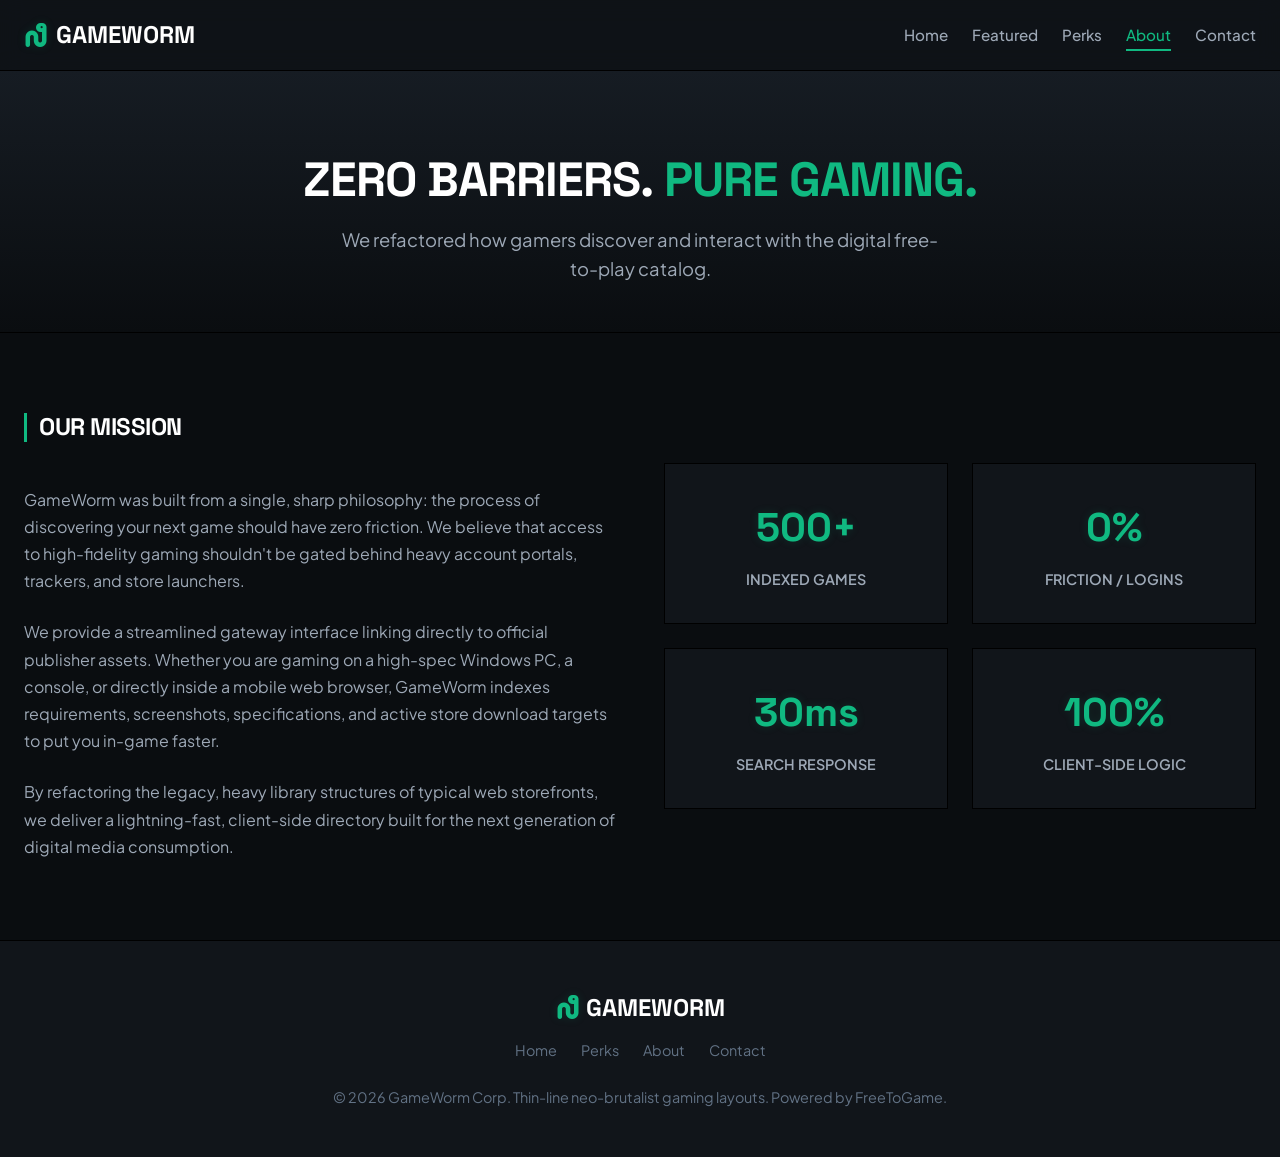
==== about.html @ c1f154ab "first commit" ====
<!DOCTYPE html>
<html lang="en">
<head>
    <meta charset="UTF-8">
    <meta name="viewport" content="width=device-width, initial-scale=1.0">
    <meta name="description" content="Learn about GameWorm's mission to deliver instant, barrier-free game discovery and access across desktop and mobile devices.">
    <title>GameWorm | About Us</title>
    <!-- Stylesheet -->
    <link rel="stylesheet" href="css/style.css">
    <!-- FontAwesome for Icons -->
    <link rel="stylesheet" href="https://cdnjs.cloudflare.com/ajax/libs/font-awesome/6.4.0/css/all.min.css">
</head>
<body>

    <!-- Global Navigation Header -->
    <header class="site-header">
        <div class="container">
            <a href="index.html" class="logo-link" id="nav-logo">
                <i class="fa-solid fa-worm logo-worm"></i> GAMEWORM
            </a>
            <nav class="site-nav" id="main-nav">
                <a href="index.html" class="nav-link" id="link-home">Home</a>
                <a href="game-details.html?id=540" class="nav-link" id="link-details">Featured</a>
                <a href="perks.html" class="nav-link" id="link-perks">Perks</a>
                <a href="about.html" class="nav-link active" id="link-about">About</a>
                <a href="contact.html" class="nav-link" id="link-contact">Contact</a>
            </nav>
        </div>
    </header>

    <!-- About Hero -->
    <section class="about-hero" id="about-hero-section">
        <div class="container">
            <h1 class="about-title">Zero Barriers. <span>Pure Gaming.</span></h1>
            <p class="about-subtitle">We refactored how gamers discover and interact with the digital free-to-play catalog.</p>
        </div>
    </section>

    <!-- About Content -->
    <section class="about-content" id="about-mission-section">
        <div class="container">
            <div class="about-grid">
                
                <div class="about-text">
                    <h2 class="section-title">Our Mission</h2>
                    <p>
                        GameWorm was built from a single, sharp philosophy: the process of discovering your next game should have zero friction. We believe that access to high-fidelity gaming shouldn't be gated behind heavy account portals, trackers, and store launchers.
                    </p>
                    <p>
                        We provide a streamlined gateway interface linking directly to official publisher assets. Whether you are gaming on a high-spec Windows PC, a console, or directly inside a mobile web browser, GameWorm indexes requirements, screenshots, specifications, and active store download targets to put you in-game faster.
                    </p>
                    <p>
                        By refactoring the legacy, heavy library structures of typical web storefronts, we deliver a lightning-fast, client-side directory built for the next generation of digital media consumption.
                    </p>
                </div>

                <div class="about-stats">
                    <div class="stat-card">
                        <div class="stat-num">500+</div>
                        <div class="stat-label">Indexed Games</div>
                    </div>
                    <div class="stat-card">
                        <div class="stat-num">0%</div>
                        <div class="stat-label">Friction / Logins</div>
                    </div>
                    <div class="stat-card">
                        <div class="stat-num">30ms</div>
                        <div class="stat-label">Search Response</div>
                    </div>
                    <div class="stat-card">
                        <div class="stat-num">100%</div>
                        <div class="stat-label">Client-Side Logic</div>
                    </div>
                </div>

            </div>
        </div>
    </section>

    <!-- Global Footer -->
    <footer class="site-footer">
        <div class="container">
            <div class="site-footer-logo">
                <i class="fa-solid fa-worm logo-worm"></i> GAMEWORM
            </div>
            <div class="site-footer-links">
                <a href="index.html" class="footer-link">Home</a>
                <a href="perks.html" class="footer-link">Perks</a>
                <a href="about.html" class="footer-link">About</a>
                <a href="contact.html" class="footer-link">Contact</a>
            </div>
            <p>&copy; 2026 GameWorm Corp. Thin-line neo-brutalist gaming layouts. Powered by FreeToGame.</p>
        </div>
    </footer>

</body>
</html>
---- css/style.css ----
@import url('https://fonts.googleapis.com/css2?family=Plus+Jakarta+Sans:wght@300;400;500;600;700&family=Space+Grotesk:wght@500;600;700&display=swap');

/* --- Theme Variables & Tokens --- */
:root {
    /* Foundations - Dark Grays */
    --bg-base: #0a0d10;
    --bg-surface: #11151a;
    --bg-surface-elevated: #161c23;
    --bg-panel: rgba(17, 21, 26, 0.75);
    
    /* Brand Accents - Emerald Green */
    --emerald-primary: #10b981;
    --emerald-glow: rgba(16, 185, 129, 0.15);
    --emerald-hover: #34d399;
    --emerald-dim: #064e3b;
    
    /* Typography */
    --text-primary: #ffffff;
    --text-secondary: #9ea9b7;
    --text-muted: #627285;
    
    /* Borders & Outlines */
    --border-color: #000000;
    --border-width: 1px;
    --border-style: solid;
    --border-sharp: var(--border-width) var(--border-style) var(--border-color);
    --border-accent: var(--border-width) var(--border-style) var(--emerald-primary);
    
    /* Layout Constants */
    --max-width: 1280px;
    --transition-fast: 0.2s cubic-bezier(0.16, 1, 0.3, 1);
    --transition-medium: 0.3s cubic-bezier(0.16, 1, 0.3, 1);
}

/* --- Reset & Base Styles --- */
*, *::before, *::after {
    box-sizing: border-box;
    margin: 0;
    padding: 0;
}

body {
    font-family: 'Plus Jakarta Sans', -apple-system, BlinkMacSystemFont, "Segoe UI", Roboto, sans-serif;
    background-color: var(--bg-base);
    color: var(--text-primary);
    line-height: 1.6;
    overflow-x: hidden;
    -webkit-font-smoothing: antialiased;
}

h1, h2, h3, h4, h5, h6 {
    font-family: 'Space Grotesk', -apple-system, BlinkMacSystemFont, sans-serif;
    font-weight: 700;
    letter-spacing: -0.02em;
    line-height: 1.2;
}

a {
    color: inherit;
    text-decoration: none;
    transition: var(--transition-fast);
}

/* --- Layout Wrappers --- */
.container {
    width: 100%;
    max-width: var(--max-width);
    margin: 0 auto;
    padding: 0 1.5rem;
}

/* --- Navigation Header --- */
.site-header {
    position: sticky;
    top: 0;
    z-index: 100;
    background: var(--bg-panel);
    backdrop-filter: blur(12px);
    -webkit-backdrop-filter: blur(12px);
    border-bottom: var(--border-sharp);
    padding: 1rem 0;
}

.site-header .container {
    display: flex;
    justify-content: space-between;
    align-items: center;
}

.logo-link {
    display: flex;
    align-items: center;
    gap: 0.5rem;
    font-family: 'Space Grotesk', sans-serif;
    font-size: 1.5rem;
    font-weight: 700;
    color: var(--text-primary);
}

.logo-worm {
    color: var(--emerald-primary);
    text-shadow: 0 0 10px var(--emerald-glow);
}

.site-nav {
    display: flex;
    gap: 1.5rem;
}

.nav-link {
    font-size: 0.95rem;
    font-weight: 500;
    color: var(--text-secondary);
    position: relative;
    padding: 0.25rem 0;
}

.nav-link::after {
    content: '';
    position: absolute;
    bottom: 0;
    left: 0;
    width: 100%;
    height: 2px;
    background-color: var(--emerald-primary);
    transform: scaleX(0);
    transform-origin: right;
    transition: transform 0.25s ease;
}

.nav-link:hover {
    color: var(--text-primary);
}

.nav-link:hover::after,
.nav-link.active::after {
    transform: scaleX(1);
    transform-origin: left;
}

.nav-link.active {
    color: var(--emerald-primary);
}

/* --- Hero Section --- */
.hero-banner {
    position: relative;
    padding: 6rem 0 4rem;
    background: radial-gradient(circle at 80% 20%, var(--emerald-glow) 0%, transparent 60%);
    border-bottom: var(--border-sharp);
    overflow: hidden;
}

.hero-layout {
    display: flex;
    flex-direction: column;
    gap: 1.5rem;
    max-width: 800px;
}

.hero-tag {
    display: inline-flex;
    align-self: flex-start;
    align-items: center;
    gap: 0.5rem;
    font-size: 0.8rem;
    font-weight: 600;
    text-transform: uppercase;
    letter-spacing: 0.1em;
    color: var(--emerald-primary);
    background: var(--bg-surface-elevated);
    padding: 0.35rem 0.85rem;
    border: var(--border-sharp);
}

.hero-tag::before {
    content: '';
    width: 6px;
    height: 6px;
    background-color: var(--emerald-primary);
    border-radius: 50%;
    box-shadow: 0 0 8px var(--emerald-primary);
}

.hero-title {
    font-size: 3.5rem;
    font-weight: 700;
    line-height: 1.1;
    text-transform: uppercase;
}

.hero-title span {
    color: var(--emerald-primary);
    text-shadow: 0 0 15px var(--emerald-glow);
}

.hero-desc {
    font-size: 1.15rem;
    color: var(--text-secondary);
    max-width: 600px;
}

/* --- Filter Toolbar --- */
.toolbar {
    background: var(--bg-surface);
    border-bottom: var(--border-sharp);
    padding: 1.5rem 0;
}

.toolbar-layout {
    display: flex;
    flex-wrap: wrap;
    justify-content: space-between;
    align-items: center;
    gap: 1rem;
}

.search-box {
    position: relative;
    flex: 1 1 300px;
}

.search-input {
    width: 100%;
    background: var(--bg-base);
    border: var(--border-sharp);
    color: var(--text-primary);
    padding: 0.75rem 1rem 0.75rem 2.5rem;
    font-family: inherit;
    font-size: 0.95rem;
    transition: var(--transition-fast);
}

.search-input:focus {
    outline: none;
    border-color: var(--emerald-primary);
    box-shadow: 0 0 8px var(--emerald-glow);
}

.search-icon {
    position: absolute;
    left: 0.9rem;
    top: 50%;
    transform: translateY(-50%);
    color: var(--text-muted);
    pointer-events: none;
}

.filter-group {
    display: flex;
    gap: 0.75rem;
    flex-wrap: wrap;
}

.filter-select {
    background: var(--bg-base);
    border: var(--border-sharp);
    color: var(--text-primary);
    padding: 0.75rem 2rem 0.75rem 1rem;
    font-family: inherit;
    font-size: 0.9rem;
    cursor: pointer;
    appearance: none;
    -webkit-appearance: none;
    background-image: url("data:image/svg+xml;utf8,<svg fill='%239ea9b7' height='24' viewBox='0 0 24 24' width='24' xmlns='http://www.w3.org/2000/svg'><path d='M7 10l5 5 5-5z'/><path d='M0 0h24v24H0z' fill='none'/></svg>");
    background-repeat: no-repeat;
    background-position: right 0.7rem center;
    background-size: 1.25rem;
    transition: var(--transition-fast);
}

.filter-select:focus {
    outline: none;
    border-color: var(--emerald-primary);
}

/* --- Catalog Grid --- */
.catalog-section {
    padding: 3rem 0 5rem;
}

.grid-container {
    display: grid;
    grid-template-columns: repeat(auto-fill, minmax(280px, 1fr));
    gap: 1.5rem;
}

/* --- Product Card --- */
.game-card {
    background: var(--bg-surface);
    border: var(--border-sharp);
    display: flex;
    flex-direction: column;
    height: 100%;
    transition: transform var(--transition-medium), border-color var(--transition-medium), box-shadow var(--transition-medium);
}

.game-card:hover {
    transform: translateY(-4px);
    border-color: var(--emerald-primary);
    box-shadow: 0 8px 20px rgba(0, 0, 0, 0.4), 0 0 8px var(--emerald-glow);
}

.game-card-img-wrap {
    position: relative;
    width: 100%;
    padding-top: 56.25%; /* 16:9 Aspect Ratio */
    background-color: var(--bg-surface-elevated);
    overflow: hidden;
    border-bottom: var(--border-sharp);
}

.game-card-img {
    position: absolute;
    top: 0;
    left: 0;
    width: 100%;
    height: 100%;
    object-fit: cover;
    transition: transform var(--transition-medium);
}

.game-card:hover .game-card-img {
    transform: scale(1.05);
}

.game-card-badges {
    position: absolute;
    top: 0.75rem;
    left: 0.75rem;
    display: flex;
    flex-direction: column;
    gap: 0.35rem;
}

.badge {
    display: inline-block;
    font-size: 0.7rem;
    font-weight: 700;
    text-transform: uppercase;
    padding: 0.2rem 0.5rem;
    border: var(--border-sharp);
    background: var(--bg-base);
    color: var(--text-primary);
    border-radius: 2px;
}

.badge-emerald {
    border-color: var(--emerald-primary);
    color: var(--emerald-primary);
    background: rgba(16, 185, 129, 0.1);
}

.game-card-content {
    padding: 1.25rem;
    display: flex;
    flex-direction: column;
    flex-grow: 1;
}

.game-card-title {
    font-size: 1.2rem;
    margin-bottom: 0.5rem;
    color: var(--text-primary);
    white-space: nowrap;
    overflow: hidden;
    text-overflow: ellipsis;
}

.game-card-desc {
    font-size: 0.88rem;
    color: var(--text-secondary);
    margin-bottom: 1.25rem;
    display: -webkit-box;
    -webkit-line-clamp: 3;
    -webkit-box-orient: vertical;
    overflow: hidden;
    flex-grow: 1;
}

.game-card-footer {
    display: flex;
    justify-content: space-between;
    align-items: center;
    padding-top: 1rem;
    border-top: 1px solid rgba(255, 255, 255, 0.05);
}

.game-card-meta {
    font-size: 0.8rem;
    color: var(--text-muted);
}

.btn-card-action {
    font-family: 'Space Grotesk', sans-serif;
    font-size: 0.8rem;
    font-weight: 600;
    color: var(--text-primary);
    border: var(--border-sharp);
    background: transparent;
    padding: 0.4rem 0.8rem;
    cursor: pointer;
    transition: var(--transition-fast);
}

.game-card:hover .btn-card-action {
    border-color: var(--emerald-primary);
    background: var(--emerald-primary);
    color: var(--bg-base);
    box-shadow: 0 0 10px var(--emerald-glow);
}

/* --- Steam-Style Details View (game-details.html) --- */
.details-wrapper {
    padding: 4rem 0;
}

.details-grid {
    display: grid;
    grid-template-columns: 2fr 1fr;
    gap: 2rem;
    align-items: start;
}

.details-main {
    display: flex;
    flex-direction: column;
    gap: 2rem;
}

.details-hero {
    position: relative;
    border: var(--border-sharp);
    overflow: hidden;
    background-color: var(--bg-surface);
}

.details-hero-img {
    width: 100%;
    display: block;
    object-fit: cover;
    max-height: 480px;
}

.details-carousel {
    display: grid;
    grid-template-columns: repeat(4, 1fr);
    gap: 0.75rem;
}

.carousel-thumb {
    border: var(--border-sharp);
    cursor: pointer;
    transition: var(--transition-fast);
    aspect-ratio: 16/9;
    overflow: hidden;
}

.carousel-thumb img {
    width: 100%;
    height: 100%;
    object-fit: cover;
    display: block;
}

.carousel-thumb:hover, .carousel-thumb.active {
    border-color: var(--emerald-primary);
}

.details-desc-box {
    background: var(--bg-surface);
    border: var(--border-sharp);
    padding: 1.5rem;
}

.section-title {
    font-size: 1.5rem;
    text-transform: uppercase;
    border-left: 3px solid var(--emerald-primary);
    padding-left: 0.75rem;
    margin-bottom: 1.25rem;
}

.details-desc-text {
    color: var(--text-secondary);
    font-size: 0.95rem;
    line-height: 1.7;
    white-space: pre-line;
}

/* --- Requirements Block --- */
.details-requirements {
    background: var(--bg-surface);
    border: var(--border-sharp);
    padding: 1.5rem;
}

.requirements-grid {
    display: grid;
    grid-template-columns: repeat(2, 1fr);
    gap: 1.5rem;
}

.req-item {
    display: flex;
    flex-direction: column;
    gap: 0.25rem;
    border-bottom: 1px solid rgba(255, 255, 255, 0.05);
    padding-bottom: 0.5rem;
}

.req-label {
    font-size: 0.8rem;
    color: var(--text-muted);
    text-transform: uppercase;
    font-weight: 600;
}

.req-val {
    font-size: 0.95rem;
    color: var(--text-primary);
}

/* --- Side Info Panel --- */
.details-sidebar {
    position: sticky;
    top: 5.5rem;
    display: flex;
    flex-direction: column;
    gap: 1.5rem;
}

.sidebar-card {
    background: var(--bg-surface);
    border: var(--border-sharp);
    padding: 1.5rem;
}

.details-title-heading {
    font-size: 2rem;
    text-transform: uppercase;
    margin-bottom: 0.75rem;
    word-wrap: break-word;
}

.sidebar-row {
    display: flex;
    justify-content: space-between;
    padding: 0.75rem 0;
    border-bottom: 1px solid rgba(255, 255, 255, 0.05);
    font-size: 0.9rem;
}

.sidebar-label {
    color: var(--text-secondary);
    font-weight: 500;
}

.sidebar-val {
    color: var(--text-primary);
    font-weight: 600;
    text-align: right;
}

/* --- Transaction Hook (Emerald Buy Now Button) --- */
.buy-button-container {
    margin-top: 1rem;
}

.btn-buy {
    display: flex;
    align-items: center;
    justify-content: center;
    width: 100%;
    padding: 1rem 1.5rem;
    background: transparent;
    color: var(--text-primary);
    font-family: 'Space Grotesk', sans-serif;
    font-size: 1.15rem;
    font-weight: 700;
    text-transform: uppercase;
    border: 2px solid var(--emerald-primary);
    cursor: pointer;
    box-shadow: 0 0 15px var(--emerald-glow);
    transition: var(--transition-medium);
    position: relative;
    overflow: hidden;
}

.btn-buy::before {
    content: '';
    position: absolute;
    top: 0;
    left: -100%;
    width: 100%;
    height: 100%;
    background: linear-gradient(90deg, transparent, rgba(255, 255, 255, 0.1), transparent);
    transition: 0.5s;
}

.btn-buy:hover::before {
    left: 100%;
}

.btn-buy:hover {
    background: var(--emerald-primary);
    color: var(--bg-base);
    box-shadow: 0 0 25px var(--emerald-primary);
    transform: translateY(-2px);
}

.btn-buy:active {
    transform: translateY(0);
}

/* --- Brand Identity (about.html) --- */
.about-hero {
    background: linear-gradient(180deg, var(--bg-surface-elevated) 0%, var(--bg-base) 100%);
    border-bottom: var(--border-sharp);
    padding: 5rem 0 3rem;
    text-align: center;
}

.about-title {
    font-size: 3rem;
    text-transform: uppercase;
    margin-bottom: 1rem;
}

.about-title span {
    color: var(--emerald-primary);
}

.about-subtitle {
    color: var(--text-secondary);
    font-size: 1.15rem;
    max-width: 600px;
    margin: 0 auto;
}

.about-content {
    padding: 5rem 0;
}

.about-grid {
    display: grid;
    grid-template-columns: repeat(2, 1fr);
    gap: 3rem;
    align-items: center;
}

.about-text {
    display: flex;
    flex-direction: column;
    gap: 1.5rem;
}

.about-text p {
    color: var(--text-secondary);
    font-size: 1rem;
    line-height: 1.7;
}

.about-stats {
    display: grid;
    grid-template-columns: repeat(2, 1fr);
    gap: 1.5rem;
}

.stat-card {
    background: var(--bg-surface);
    border: var(--border-sharp);
    padding: 2rem;
    text-align: center;
}

.stat-num {
    font-family: 'Space Grotesk', sans-serif;
    font-size: 2.5rem;
    font-weight: 700;
    color: var(--emerald-primary);
    margin-bottom: 0.5rem;
    text-shadow: 0 0 10px var(--emerald-glow);
}

.stat-label {
    font-size: 0.9rem;
    color: var(--text-secondary);
    text-transform: uppercase;
    font-weight: 600;
}

/* --- Perks Grid (perks.html) --- */
.perks-header {
    padding: 5rem 0 3rem;
    text-align: center;
    border-bottom: var(--border-sharp);
    background: radial-gradient(circle at 50% 100%, var(--emerald-glow) 0%, transparent 60%);
}

.perks-grid-container {
    padding: 5rem 0;
}

.perks-grid {
    display: grid;
    grid-template-columns: repeat(3, 1fr);
    gap: 2rem;
}

.perk-card {
    background: var(--bg-surface);
    border: var(--border-sharp);
    padding: 2.5rem 2rem;
    display: flex;
    flex-direction: column;
    gap: 1.5rem;
    transition: transform var(--transition-medium), border-color var(--transition-medium);
}

.perk-card:hover {
    transform: translateY(-5px);
    border-color: var(--emerald-primary);
    box-shadow: 0 8px 25px rgba(0, 0, 0, 0.5), 0 0 8px var(--emerald-glow);
}

.perk-icon-wrap {
    width: 50px;
    height: 50px;
    border: 1px solid var(--emerald-primary);
    color: var(--emerald-primary);
    display: flex;
    align-items: center;
    justify-content: center;
    font-size: 1.5rem;
    background: var(--bg-surface-elevated);
    box-shadow: 0 0 8px var(--emerald-glow);
}

.perk-title {
    font-size: 1.35rem;
    text-transform: uppercase;
}

.perk-desc {
    color: var(--text-secondary);
    font-size: 0.95rem;
    line-height: 1.6;
}

/* --- Contact Form & Node (contact.html) --- */
.contact-section {
    padding: 5rem 0;
}

.contact-grid {
    display: grid;
    grid-template-columns: 1.2fr 1fr;
    gap: 3.5rem;
}

.contact-info {
    display: flex;
    flex-direction: column;
    gap: 2rem;
}

.contact-h2 {
    font-size: 2.5rem;
    text-transform: uppercase;
}

.contact-h2 span {
    color: var(--emerald-primary);
}

.contact-desc {
    color: var(--text-secondary);
    font-size: 1rem;
    line-height: 1.7;
}

/* WhatsApp Bold Double-Border Styling */
.whatsapp-cta {
    align-self: flex-start;
    display: inline-flex;
    align-items: center;
    gap: 0.75rem;
    padding: 0.9rem 1.8rem;
    background: transparent;
    color: #10b981;
    font-family: 'Space Grotesk', sans-serif;
    font-weight: 700;
    text-transform: uppercase;
    font-size: 0.95rem;
    border: 1px solid #10b981;
    outline: 2px solid #10b981;
    outline-offset: 3px;
    transition: all var(--transition-medium);
    margin-top: 1rem;
    cursor: pointer;
}

.whatsapp-cta:hover {
    background: #10b981;
    color: var(--bg-base);
    box-shadow: 0 0 15px rgba(16, 185, 129, 0.4);
    outline-offset: 0px;
}

.contact-form-card {
    background: var(--bg-surface);
    border: var(--border-sharp);
    padding: 2.5rem;
}

.form-group {
    display: flex;
    flex-direction: column;
    gap: 0.5rem;
    margin-bottom: 1.5rem;
}

.form-label {
    font-size: 0.8rem;
    font-weight: 600;
    text-transform: uppercase;
    color: var(--text-secondary);
    letter-spacing: 0.05em;
}

.form-input, .form-textarea {
    background: var(--bg-base);
    border: var(--border-sharp);
    color: var(--text-primary);
    padding: 0.75rem 1rem;
    font-family: inherit;
    font-size: 0.95rem;
    transition: var(--transition-fast);
}

.form-textarea {
    resize: vertical;
    min-height: 120px;
}

.form-input:focus, .form-textarea:focus {
    outline: none;
    border-color: var(--emerald-primary);
    box-shadow: 0 0 8px var(--emerald-glow);
}

.btn-submit {
    display: block;
    width: 100%;
    padding: 0.9rem;
    background: transparent;
    color: var(--text-primary);
    font-family: 'Space Grotesk', sans-serif;
    font-size: 1rem;
    font-weight: 700;
    text-transform: uppercase;
    border: 1px solid var(--emerald-primary);
    cursor: pointer;
    transition: var(--transition-fast);
}

.btn-submit:hover {
    background: var(--emerald-primary);
    color: var(--bg-base);
    box-shadow: 0 0 12px var(--emerald-glow);
}

/* --- Loader & Utilities --- */
.loader-container {
    display: flex;
    flex-direction: column;
    align-items: center;
    justify-content: center;
    padding: 4rem 0;
    grid-column: 1 / -1;
}

.loader {
    width: 40px;
    height: 40px;
    border: 3px solid rgba(16, 185, 129, 0.1);
    border-top: 3px solid var(--emerald-primary);
    border-radius: 50%;
    animation: spin 1s linear infinite;
    margin-bottom: 1rem;
}

.error-container {
    text-align: center;
    padding: 4rem 2rem;
    border: var(--border-sharp);
    background: var(--bg-surface);
    grid-column: 1 / -1;
}

.error-title {
    color: var(--emerald-primary);
    font-size: 1.5rem;
    margin-bottom: 1rem;
    text-transform: uppercase;
}

.error-msg {
    color: var(--text-secondary);
    margin-bottom: 1.5rem;
}

@keyframes spin {
    0% { transform: rotate(0deg); }
    100% { transform: rotate(360deg); }
}

/* --- Footer --- */
.site-footer {
    background: var(--bg-surface);
    border-top: var(--border-sharp);
    padding: 3rem 0;
    text-align: center;
    color: var(--text-muted);
    font-size: 0.9rem;
}

.site-footer-logo {
    font-family: 'Space Grotesk', sans-serif;
    font-size: 1.5rem;
    font-weight: 700;
    color: var(--text-primary);
    margin-bottom: 0.75rem;
}

.site-footer-links {
    display: flex;
    justify-content: center;
    gap: 1.5rem;
    margin-bottom: 1.5rem;
}

.footer-link:hover {
    color: var(--emerald-primary);
}

/* --- Responsive Adjustments --- */
@media (max-width: 992px) {
    .details-grid {
        grid-template-columns: 1fr;
    }
    .details-sidebar {
        position: static;
    }
    .contact-grid {
        grid-template-columns: 1fr;
        gap: 2.5rem;
    }
}

@media (max-width: 768px) {
    .hero-title {
        font-size: 2.5rem;
    }
    .about-grid {
        grid-template-columns: 1fr;
        gap: 2rem;
    }
    .perks-grid {
        grid-template-columns: 1fr;
        gap: 1.5rem;
    }
    .requirements-grid {
        grid-template-columns: 1fr;
    }
    .toolbar-layout {
        flex-direction: column;
        align-items: stretch;
    }
    .search-box {
        flex: 1;
    }
    .filter-group {
        flex-direction: column;
    }
}
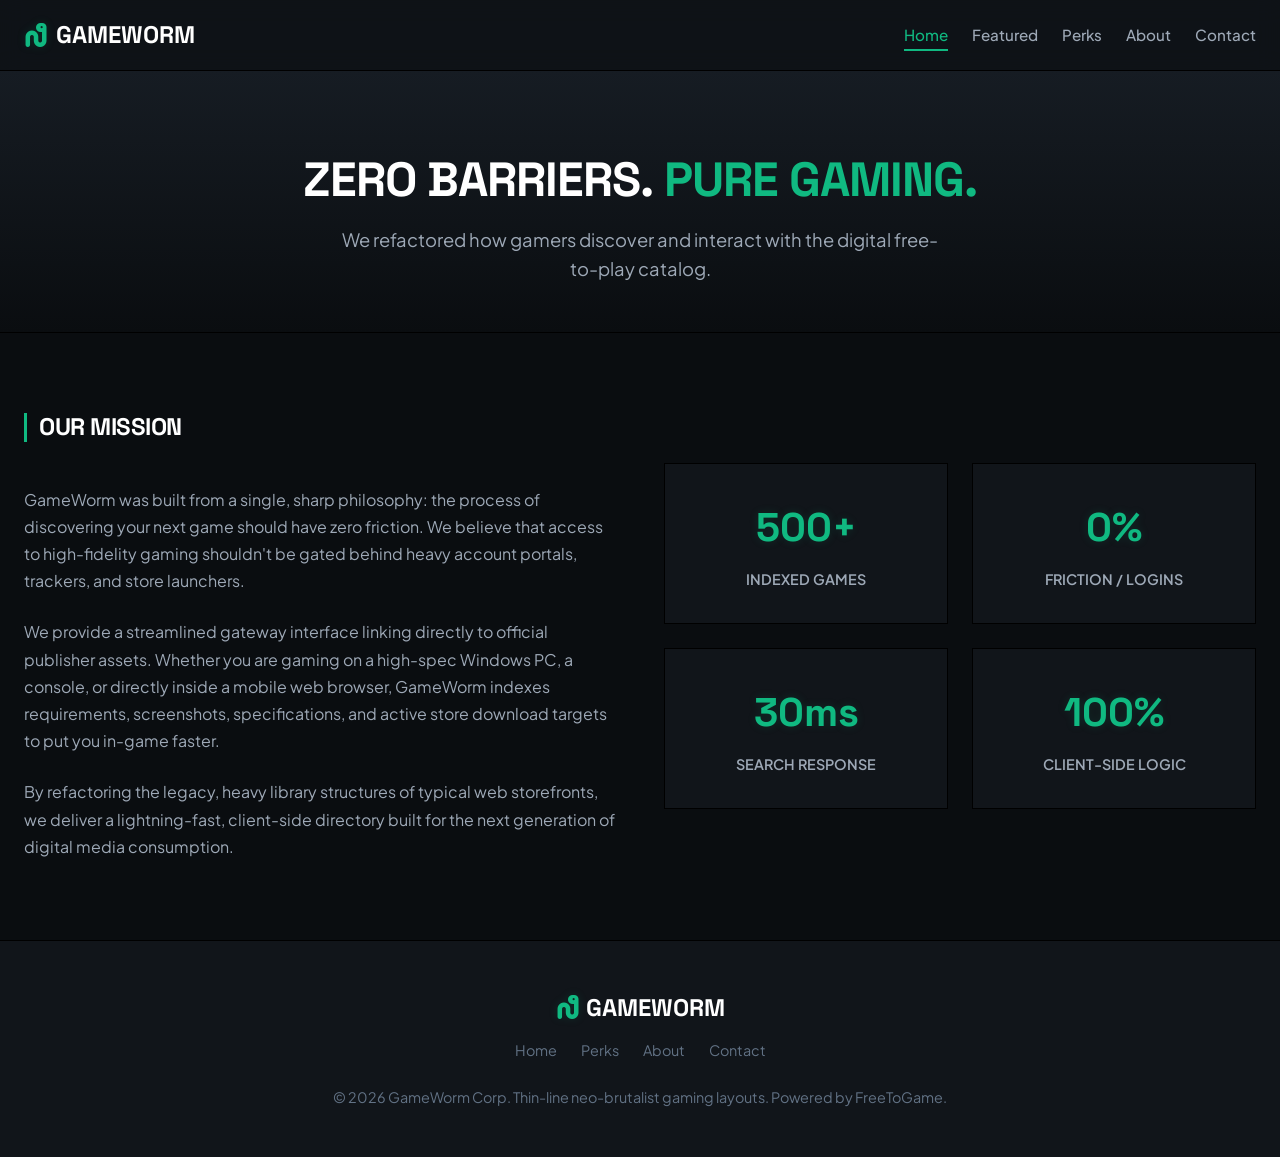
==== commit c1fc329c: "update for mobile nav too." ====
--- a/about.html
+++ b/about.html
@@ -13,20 +13,27 @@
 <body>
 
     <!-- Global Navigation Header -->
-    <header class="site-header">
-        <div class="container">
-            <a href="index.html" class="logo-link" id="nav-logo">
-                <i class="fa-solid fa-worm logo-worm"></i> GAMEWORM
-            </a>
-            <nav class="site-nav" id="main-nav">
-                <a href="index.html" class="nav-link" id="link-home">Home</a>
-                <a href="game-details.html?id=540" class="nav-link" id="link-details">Featured</a>
-                <a href="perks.html" class="nav-link" id="link-perks">Perks</a>
-                <a href="about.html" class="nav-link active" id="link-about">About</a>
-                <a href="contact.html" class="nav-link" id="link-contact">Contact</a>
-            </nav>
-        </div>
-    </header>
+<header class="site-header">
+    <div class="container">
+        <a href="index.html" class="logo-link" id="nav-logo">
+            <i class="fa-solid fa-worm logo-worm"></i> GAMEWORM
+        </a>
+        
+        <input type="checkbox" id="nav-toggle">
+        <label for="nav-toggle" class="nav-toggle-label" aria-label="Toggle Navigation">
+            <i class="fa-solid fa-bars"></i>
+        </label>
+
+        <nav class="site-nav" id="main-nav">
+            <a href="index.html" class="nav-link active" id="link-home">Home</a>
+            <a href="game-details.html?id=540" class="nav-link" id="link-details">Featured</a>
+            <a href="perks.html" class="nav-link" id="link-perks">Perks</a>
+            <a href="about.html" class="nav-link" id="link-about">About</a>
+            <a href="contact.html" class="nav-link" id="link-contact">Contact</a>
+        </nav>
+    </div>
+</header>
+
 
     <!-- About Hero -->
     <section class="about-hero" id="about-hero-section">
--- a/css/style.css
+++ b/css/style.css
@@ -985,3 +985,81 @@
         flex-direction: column;
     }
 }
+
+/* --- Mobile Menu Toggle Wrapper (Desktop Hidden) --- */
+.nav-toggle-label {
+    display: none;
+    cursor: pointer;
+    font-size: 1.5rem;
+    color: var(--text-primary);
+    padding: 0.5rem;
+    border: var(--border-sharp);
+    background: var(--bg-surface-elevated);
+    align-items: center;
+    justify-content: center;
+}
+
+#nav-toggle {
+    display: none; /* Keep input entity out of accessible viewport */
+}
+
+/* --- Responsive Layout Breakpoint --- */
+@media (max-width: 768px) {
+    .site-header .container {
+        position: relative;
+        display: flex;
+        justify-content: space-between;
+        align-items: center;
+    }
+
+    /* Expose the burger toggle interaction element */
+    .nav-toggle-label {
+        display: flex;
+        width: 40px;
+        height: 40px;
+    }
+
+    /* Transform navigation layout into a vertical drop-down panel */
+    .site-nav {
+        display: none;
+        position: absolute;
+        top: 100%;
+        left: 0;
+        right: 0;
+        background: var(--bg-surface-elevated);
+        border-bottom: var(--border-sharp);
+        border-left: var(--border-sharp);
+        border-right: var(--border-sharp);
+        flex-direction: column;
+        gap: 0;
+        padding: 0;
+        z-index: 1000;
+    }
+
+    /* Reformat link boxes to act as wide block touch zones */
+    .nav-link {
+        width: 100%;
+        padding: 1.25rem 1.5rem;
+        border-bottom: 1px solid var(--border-color);
+        box-sizing: border-box;
+    }
+
+    .nav-link:last-child {
+        border-bottom: none;
+    }
+
+    .nav-link.active::after {
+        display: none; /* Suppress desktop accent lines */
+    }
+
+    .nav-link.active {
+        background: var(--emerald-glow);
+        color: var(--emerald-primary);
+        border-left: 3px solid var(--emerald-primary);
+    }
+
+    /* CSS Toggle Pipeline Logic: When checked, display the navigation block */
+    #nav-toggle:checked ~ .site-nav {
+        display: flex;
+    }
+}
